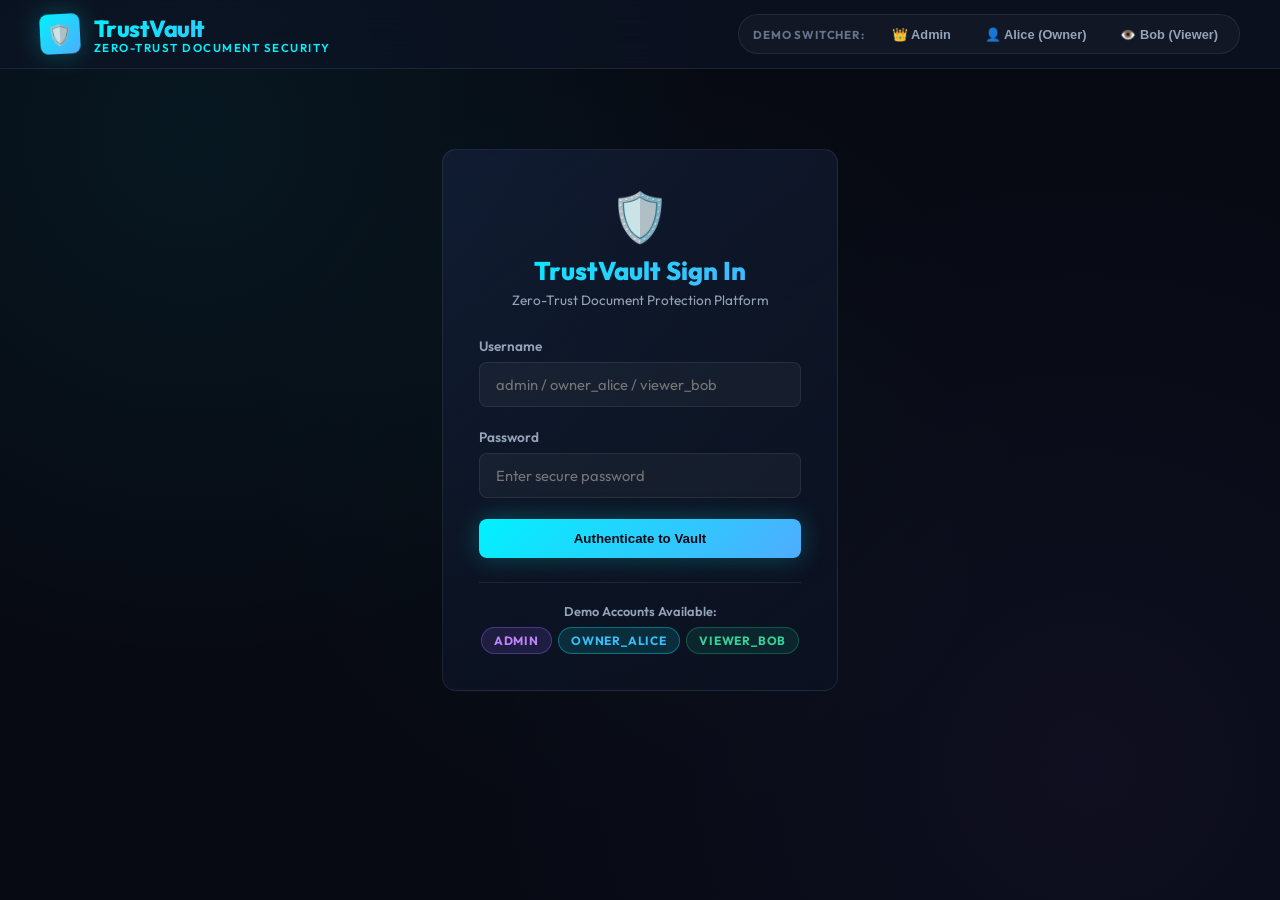
==== static/index.html @ e07ec08e "Initial TrustVault project upload" ====
<!DOCTYPE html>
<html lang="en">
<head>
  <meta charset="UTF-8">
  <meta name="viewport" content="width=device-width, initial-scale=1.0">
  <title>TrustVault — Secure Document Management Platform</title>
  <link rel="stylesheet" href="/static/css/style.css">
  <link rel="icon" href="data:image/svg+xml,<svg xmlns=%22http://www.w3.org/2000/svg%22 viewBox=%220 0 100 100%22><text y=%22.9em%22 font-size=%2290%22>🛡️</text></svg>">
</head>
<body>

  <!-- Top Navigation Bar -->
  <header class="navbar">
    <div class="brand" onclick="switchTab('vault')">
      <div class="brand-icon">🛡️</div>
      <div>
        <div class="brand-title">TrustVault</div>
        <div class="brand-subtitle">Zero-Trust Document Security</div>
      </div>
    </div>

    <!-- Quick Role Switcher for Evaluator -->
    <div class="demo-switcher" id="demoSwitcher">
      <span class="demo-switcher-label">Demo Switcher:</span>
      <button class="demo-btn" id="demoBtnAdmin" onclick="quickLogin('admin', 'Admin@TrustVault2026!')">👑 Admin</button>
      <button class="demo-btn" id="demoBtnAlice" onclick="quickLogin('owner_alice', 'Alice@TrustVault2026!')">👤 Alice (Owner)</button>
      <button class="demo-btn" id="demoBtnBob" onclick="quickLogin('viewer_bob', 'Bob@TrustVault2026!')">👁️ Bob (Viewer)</button>
    </div>

    <!-- Current User Info -->
    <div class="user-menu" id="userMenu" style="display: none;">
      <span id="navUsername" style="font-weight: 600; font-size: 0.95rem;"></span>
      <span id="navRoleBadge" class="role-badge"></span>
      <button class="btn-logout" onclick="handleLogout()">Sign Out</button>
    </div>
  </header>

  <!-- Login Modal / Screen (Visible when not authenticated) -->
  <div id="loginSection" class="container" style="max-width: 460px; margin-top: 5rem; display: none;">
    <div class="doc-card" style="padding: 2.25rem;">
      <div style="text-align: center; margin-bottom: 1.75rem;">
        <div style="font-size: 3rem; margin-bottom: 0.5rem;">🛡️</div>
        <h2 style="font-size: 1.6rem; font-weight: 800; background: var(--grad-primary); -webkit-background-clip: text; -webkit-text-fill-color: transparent;">TrustVault Sign In</h2>
        <p style="color: var(--text-muted); font-size: 0.85rem; margin-top: 0.25rem;">Zero-Trust Document Protection Platform</p>
      </div>

      <form id="loginForm" onsubmit="handleLogin(event)">
        <div class="form-group">
          <label class="form-label" for="loginUsername">Username</label>
          <input type="text" id="loginUsername" class="form-control" placeholder="admin / owner_alice / viewer_bob" required>
        </div>
        <div class="form-group">
          <label class="form-label" for="loginPassword">Password</label>
          <input type="password" id="loginPassword" class="form-control" placeholder="Enter secure password" required>
        </div>
        <button type="submit" class="btn-verify" style="width: 100%; justify-content: center; margin-top: 1rem;">
          Authenticate to Vault
        </button>
      </form>

      <div style="margin-top: 1.5rem; padding-top: 1.25rem; border-top: 1px solid var(--border-subtle); font-size: 0.8rem; color: var(--text-muted); text-align: center;">
        <p style="margin-bottom: 0.5rem; font-weight: 600;">Demo Accounts Available:</p>
        <div style="display: flex; gap: 0.4rem; justify-content: center; flex-wrap: wrap;">
          <span class="role-badge role-ADMIN" style="cursor: pointer;" onclick="quickFill('admin', 'Admin@TrustVault2026!')">admin</span>
          <span class="role-badge role-OWNER" style="cursor: pointer;" onclick="quickFill('owner_alice', 'Alice@TrustVault2026!')">owner_alice</span>
          <span class="role-badge role-VIEWER" style="cursor: pointer;" onclick="quickFill('viewer_bob', 'Bob@TrustVault2026!')">viewer_bob</span>
        </div>
      </div>
    </div>
  </div>

  <!-- Authenticated Application Dashboard -->
  <main id="appSection" class="container" style="display: none;">

    <!-- Navigation Tabs -->
    <div class="tabs-header">
      <button class="tab-btn active" id="tabBtnVault" onclick="switchTab('vault')">
        <span>📄</span> Documents Vault
      </button>
      <button class="tab-btn" id="tabBtnUpload" onclick="switchTab('upload')">
        <span>📤</span> Secure Upload
      </button>
      <button class="tab-btn" id="tabBtnAudit" onclick="switchTab('audit')">
        <span>🛡️</span> Tamper-Evident Ledger
      </button>
      <button class="tab-btn" id="tabBtnAdmin" onclick="switchTab('admin')" style="display: none;">
        <span>⚙️</span> Admin Console
      </button>
    </div>

    <!-- TAB 1: DOCUMENTS VAULT -->
    <section id="tabVault" class="tab-content active">
      <!-- Search & Filters -->
      <div class="filter-bar">
        <div class="search-box">
          <span class="search-icon">🔍</span>
          <input type="text" id="searchInput" class="search-input" placeholder="Search documents by title, description, or filename..." oninput="handleSearch()">
        </div>
        <select id="categoryFilter" class="filter-select" onchange="handleSearch()">
          <option value="">All Categories</option>
          <option value="Finance">Finance</option>
          <option value="Legal">Legal</option>
          <option value="Engineering">Engineering</option>
          <option value="HR">HR</option>
          <option value="General">General</option>
        </select>
        <button class="btn-action primary" onclick="loadDocuments()">
          <span>🔄</span> Refresh
        </button>
      </div>

      <!-- Zero-Leakage Privacy Banner for Admin -->
      <div id="adminPrivacyBanner" style="display: none; margin-bottom: 1rem; background: rgba(139, 92, 246, 0.1); border: 1px solid rgba(139, 92, 246, 0.3); border-radius: var(--radius-sm); padding: 0.85rem 1.25rem; font-size: 0.85rem; color: #c084fc;">
        🔒 <strong>Zero-Trust Admin Privacy Rule Enforced:</strong> As an Administrator, you can view system telemetry, user accounts, and security logs. However, confidential documents owned by users remain private and cannot be viewed or downloaded without explicit permission.
      </div>

      <!-- Documents Grid -->
      <div id="documentsGrid" class="documents-grid">
        <!-- Rendered dynamically by app.js -->
      </div>
    </section>

    <!-- TAB 2: SECURE UPLOAD -->
    <section id="tabUpload" class="tab-content">
      <div style="max-width: 680px; margin: 0 auto;">
        <div id="viewerUploadWarning" style="display: none; margin-bottom: 1.5rem; background: rgba(244, 63, 94, 0.12); border: 1px solid rgba(244, 63, 94, 0.35); border-radius: var(--radius-sm); padding: 1rem 1.25rem; color: #fb7185; font-size: 0.9rem;">
          ⚠️ <strong>Viewer Role Restriction:</strong> Your current account has the <code>VIEWER</code> role. Viewers have read-only access to files explicitly shared with them and are blocked from uploading new root documents.
        </div>

        <div class="doc-card">
          <h2 style="font-size: 1.35rem; font-weight: 700; margin-bottom: 0.5rem;">Upload Document to Private Vault</h2>
          <p style="font-size: 0.85rem; color: var(--text-muted); margin-bottom: 1.5rem;">
            Files are validated via binary magic bytes signature, assigned a private cryptographic UUID, and stored outside the web root.
          </p>

          <form id="uploadForm" onsubmit="handleUpload(event)">
            <!-- Dropzone -->
            <div class="dropzone" id="dropzone" onclick="document.getElementById('fileInput').click()">
              <div class="dropzone-icon">📁</div>
              <div style="font-weight: 600; font-size: 1.05rem; margin-bottom: 0.35rem;" id="dropzoneLabel">
                Click to browse or drag and drop file here
              </div>
              <div style="font-size: 0.78rem; color: var(--text-dim);">
                Allowed: PDF, DOCX, XLSX, PNG, JPG, TXT, CSV (Max: 20MB)
              </div>
              <input type="file" id="fileInput" style="display: none;" onchange="handleFileSelected(event)">
            </div>

            <div class="form-group">
              <label class="form-label" for="uploadTitle">Document Title</label>
              <input type="text" id="uploadTitle" class="form-control" placeholder="e.g. Q4 Executive Board Briefing" required>
            </div>

            <div class="form-group">
              <label class="form-label" for="uploadCategory">Security Category</label>
              <select id="uploadCategory" class="form-control">
                <option value="Finance">Finance</option>
                <option value="Legal">Legal</option>
                <option value="Engineering">Engineering</option>
                <option value="HR">HR</option>
                <option value="General">General</option>
              </select>
            </div>

            <div class="form-group">
              <label class="form-label" for="uploadDescription">Description (Optional)</label>
              <textarea id="uploadDescription" class="form-control" placeholder="Brief summary of document contents..."></textarea>
            </div>

            <button type="submit" id="uploadSubmitBtn" class="btn-verify" style="width: 100%; justify-content: center;">
              🔒 Encrypt & Store in Private Vault
            </button>
          </form>
        </div>
      </div>
    </section>

    <!-- TAB 3: AUDIT LEDGER & TAMPER DETECTION CENTER -->
    <section id="tabAudit" class="tab-content">
      <!-- Cryptographic Verification Banner -->
      <div id="auditStatusBanner" class="security-banner verified">
        <div class="security-badge">
          <div class="security-icon" id="auditStatusIcon">✓</div>
          <div>
            <div class="security-title" id="auditStatusTitle">Cryptographic Audit Chain Integrity: VERIFIED</div>
            <div class="security-desc" id="auditStatusDesc">
              All SHA-256 block hashes, chronological timestamps, and sequence numbers match cryptographic ground truth.
            </div>
          </div>
        </div>
        <button class="btn-verify" onclick="verifyAuditLedger()">
          <span>⚡</span> Re-Verify SHA-256 Ledger
        </button>
      </div>

      <!-- Adversarial Tamper Demonstration Lab -->
      <div class="doc-card" style="margin-bottom: 1.75rem; border-color: rgba(139, 92, 246, 0.3);">
        <div style="display: flex; align-items: center; justify-content: space-between; flex-wrap: wrap; gap: 1rem;">
          <div>
            <div style="font-weight: 700; font-size: 1.05rem; color: #c084fc;">🔬 Adversarial Tamper Demonstration Lab</div>
            <div style="font-size: 0.82rem; color: var(--text-muted); margin-top: 0.2rem;">
              Test our cryptographic hash chain by simulating an unauthorized database row modification or record deletion.
            </div>
          </div>
          <div style="display: flex; gap: 0.5rem;">
            <button class="btn-action danger" onclick="simulateTamper()">
              ⚠️ Simulate Database Tampering
            </button>
            <button class="btn-action primary" onclick="restoreLedger()">
              🛡️ Restore Verified State
            </button>
          </div>
        </div>
      </div>

      <!-- Audit Events Table -->
      <div class="audit-table-wrap">
        <table class="data-table">
          <thead>
            <tr>
              <th>ID</th>
              <th>Timestamp (UTC)</th>
              <th>Actor</th>
              <th>Action Type</th>
              <th>Target</th>
              <th>Outcome</th>
              <th>Details</th>
              <th>Cryptographic Hash Link</th>
            </tr>
          </thead>
          <tbody id="auditTableBody">
            <!-- Rendered dynamically by app.js -->
          </tbody>
        </table>
      </div>
    </section>

    <!-- TAB 4: ADMIN CONSOLE -->
    <section id="tabAdmin" class="tab-content">
      <!-- Metrics Grid -->
      <div style="display: grid; grid-template-columns: repeat(auto-fit, minmax(220px, 1fr)); gap: 1.25rem; margin-bottom: 2rem;">
        <div class="doc-card">
          <div style="font-size: 0.8rem; color: var(--text-muted); text-transform: uppercase; font-weight: 700;">Total Documents</div>
          <div id="statTotalDocs" style="font-size: 2.2rem; font-weight: 800; color: var(--primary-cyan); margin-top: 0.3rem;">-</div>
        </div>
        <div class="doc-card">
          <div style="font-size: 0.8rem; color: var(--text-muted); text-transform: uppercase; font-weight: 700;">Active Users</div>
          <div id="statTotalUsers" style="font-size: 2.2rem; font-weight: 800; color: #a855f7; margin-top: 0.3rem;">-</div>
        </div>
        <div class="doc-card">
          <div style="font-size: 0.8rem; color: var(--text-muted); text-transform: uppercase; font-weight: 700;">Audit Events Chained</div>
          <div id="statTotalAudit" style="font-size: 2.2rem; font-weight: 800; color: #10b981; margin-top: 0.3rem;">-</div>
        </div>
        <div class="doc-card">
          <div style="font-size: 0.8rem; color: var(--text-muted); text-transform: uppercase; font-weight: 700;">Blocked Unauthorized (24h)</div>
          <div id="statAccessDenied" style="font-size: 2.2rem; font-weight: 800; color: #f43f5e; margin-top: 0.3rem;">-</div>
        </div>
      </div>

      <!-- User Management Table -->
      <div style="margin-bottom: 2rem;">
        <h3 style="font-size: 1.2rem; font-weight: 700; margin-bottom: 0.85rem;">System User Accounts & Status</h3>
        <div class="audit-table-wrap">
          <table class="data-table">
            <thead>
              <tr>
                <th>ID</th>
                <th>Username</th>
                <th>Email</th>
                <th>Role</th>
                <th>Status</th>
                <th>Failed Logins</th>
                <th>Action</th>
              </tr>
            </thead>
            <tbody id="adminUsersTableBody">
              <!-- Rendered dynamically -->
            </tbody>
          </table>
        </div>
      </div>

      <!-- Recent Security Alerts Feed -->
      <div>
        <h3 style="font-size: 1.2rem; font-weight: 700; margin-bottom: 0.85rem;">Security Alerts & Blocked Attempts</h3>
        <div class="audit-table-wrap">
          <table class="data-table">
            <thead>
              <tr>
                <th>ID</th>
                <th>Timestamp</th>
                <th>Actor</th>
                <th>Action</th>
                <th>Target</th>
                <th>Details</th>
                <th>Client IP</th>
              </tr>
            </thead>
            <tbody id="adminAlertsTableBody">
              <!-- Rendered dynamically -->
            </tbody>
          </table>
        </div>
      </div>
    </section>

  </main>

  <!-- MODAL: DOCUMENT PREVIEW & DETAILS -->
  <div id="previewModal" class="modal-overlay">
    <div class="modal-content">
      <div class="modal-header">
        <div class="modal-title" id="previewTitle">Document Preview</div>
        <button class="modal-close" onclick="closeModal('previewModal')">&times;</button>
      </div>
      <div class="modal-body" id="previewBody">
        <!-- Rendered dynamically -->
      </div>
      <div class="modal-footer">
        <button class="btn-action" onclick="closeModal('previewModal')">Close</button>
        <button id="previewDownloadBtn" class="btn-action primary">Download Document</button>
      </div>
    </div>
  </div>

  <!-- MODAL: EDIT DOCUMENT -->
  <div id="editModal" class="modal-overlay">
    <div class="modal-content">
      <div class="modal-header">
        <div class="modal-title">Edit Document Metadata</div>
        <button class="modal-close" onclick="closeModal('editModal')">&times;</button>
      </div>
      <form id="editForm" onsubmit="handleSaveEdit(event)">
        <div class="modal-body">
          <input type="hidden" id="editDocId">
          <div class="form-group">
            <label class="form-label" for="editTitle">Document Title</label>
            <input type="text" id="editTitle" class="form-control" required>
          </div>
          <div class="form-group">
            <label class="form-label" for="editCategory">Category</label>
            <select id="editCategory" class="form-control">
              <option value="Finance">Finance</option>
              <option value="Legal">Legal</option>
              <option value="Engineering">Engineering</option>
              <option value="HR">HR</option>
              <option value="General">General</option>
            </select>
          </div>
          <div class="form-group">
            <label class="form-label" for="editDescription">Description</label>
            <textarea id="editDescription" class="form-control"></textarea>
          </div>
        </div>
        <div class="modal-footer">
          <button type="button" class="btn-action" onclick="closeModal('editModal')">Cancel</button>
          <button type="submit" class="btn-action primary">Save Changes</button>
        </div>
      </form>
    </div>
  </div>

  <!-- MODAL: SHARE & PERMISSION MANAGER -->
  <div id="shareModal" class="modal-overlay">
    <div class="modal-content">
      <div class="modal-header">
        <div class="modal-title" id="shareDocTitle">Manage Document Access</div>
        <button class="modal-close" onclick="closeModal('shareModal')">&times;</button>
      </div>
      <div class="modal-body">
        <input type="hidden" id="shareDocId">

        <!-- Grant New Permission Form -->
        <div style="background: rgba(255, 255, 255, 0.03); border: 1px solid var(--border-subtle); border-radius: var(--radius-sm); padding: 1.15rem; margin-bottom: 1.5rem;">
          <h4 style="font-size: 0.95rem; font-weight: 700; margin-bottom: 0.85rem;">Grant User Permission</h4>
          <div style="display: flex; gap: 0.75rem; flex-wrap: wrap;">
            <select id="shareUserSelect" class="form-control" style="flex: 2; min-width: 180px;">
              <!-- Populated dynamically -->
            </select>
            <select id="shareLevelSelect" class="form-control" style="flex: 1; min-width: 110px;">
              <option value="READ">READ</option>
              <option value="EDIT">EDIT</option>
            </select>
            <button class="btn-action primary" onclick="handleGrantPermission()">Grant Access</button>
          </div>
        </div>

        <!-- Active Permissions List -->
        <h4 style="font-size: 0.95rem; font-weight: 700; margin-bottom: 0.75rem;">Active Document Permissions</h4>
        <div id="permissionsListContainer">
          <!-- Populated dynamically -->
        </div>
      </div>
      <div class="modal-footer">
        <button class="btn-action" onclick="closeModal('shareModal')">Done</button>
      </div>
    </div>
  </div>

  <!-- Toast Notification Container -->
  <div class="toast-container" id="toastContainer"></div>

  <!-- Frontend Logic -->
  <script src="/static/js/app.js"></script>
</body>
</html>
---- static/css/style.css ----
/* ==========================================================================
   TrustVault Design System & Visual Engine
   Aesthetics: Deep Space Dark Mode, Frosted Glassmorphism, Neon Accents
   ========================================================================== */

@import url('https://fonts.googleapis.com/css2?family=Outfit:wght@300;400;500;600;700;800&family=JetBrains+Mono:wght@400;500;600&family=Inter:wght@300;400;500;600;700&display=swap');

:root {
  /* Color Palette */
  --bg-dark: #070a13;
  --bg-card: rgba(16, 24, 44, 0.75);
  --bg-card-hover: rgba(23, 34, 62, 0.85);
  --bg-glass: rgba(13, 20, 38, 0.65);
  --bg-glass-modal: rgba(10, 16, 32, 0.92);
  --border-subtle: rgba(255, 255, 255, 0.08);
  --border-glow: rgba(0, 242, 254, 0.3);
  --border-glow-purple: rgba(147, 51, 234, 0.3);

  /* Primary Neon & Gradient Accents */
  --primary-cyan: #00f2fe;
  --primary-blue: #4facfe;
  --accent-purple: #8b5cf6;
  --accent-emerald: #10b981;
  --accent-amber: #f59e0b;
  --accent-rose: #f43f5e;
  
  --grad-primary: linear-gradient(135deg, #00f2fe 0%, #4facfe 100%);
  --grad-purple: linear-gradient(135deg, #a855f7 0%, #6366f1 100%);
  --grad-emerald: linear-gradient(135deg, #10b981 0%, #059669 100%);
  --grad-rose: linear-gradient(135deg, #f43f5e 0%, #e11d48 100%);
  --grad-amber: linear-gradient(135deg, #f59e0b 0%, #d97706 100%);
  --grad-card: linear-gradient(145deg, rgba(23, 35, 65, 0.6) 0%, rgba(13, 20, 38, 0.4) 100%);

  /* Typography */
  --font-main: 'Outfit', -apple-system, BlinkMacSystemFont, sans-serif;
  --font-mono: 'JetBrains Mono', monospace;
  --text-main: #f8fafc;
  --text-muted: #94a3b8;
  --text-dim: #64748b;

  /* Shadows */
  --shadow-sm: 0 2px 8px rgba(0, 0, 0, 0.4);
  --shadow-lg: 0 10px 30px -5px rgba(0, 0, 0, 0.6), 0 0 20px rgba(0, 242, 254, 0.1);
  --shadow-glow: 0 0 25px rgba(0, 242, 254, 0.25);
  --shadow-glow-purple: 0 0 25px rgba(139, 92, 246, 0.25);

  --radius-sm: 8px;
  --radius-md: 14px;
  --radius-lg: 20px;
  --radius-xl: 28px;
}

* {
  margin: 0;
  padding: 0;
  box-sizing: border-box;
}

body {
  font-family: var(--font-main);
  background-color: var(--bg-dark);
  color: var(--text-main);
  min-height: 100vh;
  background-image: 
    radial-gradient(circle at 15% 15%, rgba(0, 242, 254, 0.06) 0%, transparent 40%),
    radial-gradient(circle at 85% 85%, rgba(139, 92, 246, 0.06) 0%, transparent 45%),
    radial-gradient(circle at 50% 50%, rgba(16, 185, 129, 0.03) 0%, transparent 50%);
  background-attachment: fixed;
  overflow-x: hidden;
}

/* ==========================================================================
   Navigation Bar
   ========================================================================== */
.navbar {
  position: sticky;
  top: 0;
  z-index: 100;
  background: var(--bg-glass);
  backdrop-filter: blur(18px);
  -webkit-backdrop-filter: blur(18px);
  border-bottom: 1px solid var(--border-subtle);
  display: flex;
  align-items: center;
  justify-content: space-between;
  padding: 0.85rem 2.5rem;
  transition: all 0.3s ease;
}

.brand {
  display: flex;
  align-items: center;
  gap: 0.85rem;
  cursor: pointer;
  text-decoration: none;
}

.brand-icon {
  width: 40px;
  height: 40px;
  background: var(--grad-primary);
  border-radius: var(--radius-sm);
  display: flex;
  align-items: center;
  justify-content: center;
  font-size: 1.3rem;
  box-shadow: var(--shadow-glow);
  transform: rotate(-3deg);
  transition: transform 0.3s cubic-bezier(0.34, 1.56, 0.64, 1);
}

.brand:hover .brand-icon {
  transform: rotate(0deg) scale(1.08);
}

.brand-title {
  font-size: 1.45rem;
  font-weight: 800;
  letter-spacing: -0.5px;
  background: var(--grad-primary);
  -webkit-background-clip: text;
  -webkit-text-fill-color: transparent;
}

.brand-subtitle {
  font-size: 0.72rem;
  font-weight: 600;
  text-transform: uppercase;
  letter-spacing: 1.5px;
  color: var(--primary-cyan);
  margin-top: -3px;
}

/* Quick Demo Switcher Bar */
.demo-switcher {
  display: flex;
  align-items: center;
  background: rgba(255, 255, 255, 0.03);
  padding: 0.25rem 0.4rem;
  border-radius: 40px;
  border: 1px solid var(--border-subtle);
  gap: 0.3rem;
}

.demo-switcher-label {
  font-size: 0.72rem;
  color: var(--text-dim);
  text-transform: uppercase;
  font-weight: 700;
  letter-spacing: 0.8px;
  padding: 0 0.5rem;
}

.demo-btn {
  background: transparent;
  border: 1px solid transparent;
  padding: 0.4rem 0.85rem;
  border-radius: 30px;
  color: var(--text-muted);
  font-size: 0.8rem;
  font-weight: 600;
  cursor: pointer;
  transition: all 0.2s ease;
  display: flex;
  align-items: center;
  gap: 0.35rem;
}

.demo-btn:hover {
  background: rgba(255, 255, 255, 0.08);
  color: var(--text-main);
}

.demo-btn.active {
  background: rgba(0, 242, 254, 0.12);
  color: var(--primary-cyan);
  border-color: rgba(0, 242, 254, 0.35);
  box-shadow: 0 0 12px rgba(0, 242, 254, 0.15);
}

/* User Profile Badge */
.user-menu {
  display: flex;
  align-items: center;
  gap: 1rem;
}

.role-badge {
  padding: 0.3rem 0.75rem;
  border-radius: 30px;
  font-size: 0.75rem;
  font-weight: 700;
  letter-spacing: 0.8px;
  text-transform: uppercase;
}

.role-ADMIN {
  background: rgba(139, 92, 246, 0.15);
  color: #c084fc;
  border: 1px solid rgba(139, 92, 246, 0.4);
}

.role-OWNER {
  background: rgba(0, 242, 254, 0.12);
  color: #38bdf8;
  border: 1px solid rgba(0, 242, 254, 0.35);
}

.role-VIEWER {
  background: rgba(16, 185, 129, 0.12);
  color: #34d399;
  border: 1px solid rgba(16, 185, 129, 0.35);
}

.btn-logout {
  background: rgba(244, 63, 94, 0.1);
  color: #fb7185;
  border: 1px solid rgba(244, 63, 94, 0.25);
  padding: 0.45rem 0.95rem;
  border-radius: var(--radius-sm);
  font-size: 0.85rem;
  font-weight: 600;
  cursor: pointer;
  transition: all 0.2s ease;
}

.btn-logout:hover {
  background: var(--grad-rose);
  color: #ffffff;
  border-color: transparent;
  box-shadow: 0 0 15px rgba(244, 63, 94, 0.4);
}

/* ==========================================================================
   Main Layout & Tabs
   ========================================================================== */
.container {
  max-width: 1400px;
  margin: 1.5rem auto 3rem auto;
  padding: 0 2rem;
}

.tabs-header {
  display: flex;
  gap: 0.75rem;
  border-bottom: 1px solid var(--border-subtle);
  padding-bottom: 0.85rem;
  margin-bottom: 1.75rem;
}

.tab-btn {
  background: transparent;
  border: none;
  color: var(--text-muted);
  font-size: 0.95rem;
  font-weight: 600;
  padding: 0.65rem 1.25rem;
  border-radius: var(--radius-sm);
  cursor: pointer;
  display: flex;
  align-items: center;
  gap: 0.55rem;
  transition: all 0.25s ease;
}

.tab-btn:hover {
  color: var(--text-main);
  background: rgba(255, 255, 255, 0.04);
}

.tab-btn.active {
  color: var(--primary-cyan);
  background: rgba(0, 242, 254, 0.08);
  border-bottom: 2px solid var(--primary-cyan);
  box-shadow: inset 0 -2px 0 var(--primary-cyan);
}

/* Tab Content Areas */
.tab-content {
  display: none;
  animation: fadeIn 0.3s ease-in-out;
}

.tab-content.active {
  display: block;
}

@keyframes fadeIn {
  from { opacity: 0; transform: translateY(6px); }
  to { opacity: 1; transform: translateY(0); }
}

/* ==========================================================================
   Security Banners & Verification Center
   ========================================================================== */
.security-banner {
  background: var(--bg-card);
  border: 1px solid var(--border-subtle);
  border-radius: var(--radius-md);
  padding: 1.25rem 1.5rem;
  margin-bottom: 1.75rem;
  display: flex;
  align-items: center;
  justify-content: space-between;
  box-shadow: var(--shadow-sm);
}

.security-banner.verified {
  border-color: rgba(16, 185, 129, 0.35);
  background: linear-gradient(145deg, rgba(16, 185, 129, 0.08) 0%, rgba(13, 20, 38, 0.6) 100%);
}

.security-banner.tampered {
  border-color: rgba(244, 63, 94, 0.5);
  background: linear-gradient(145deg, rgba(244, 63, 94, 0.15) 0%, rgba(13, 20, 38, 0.6) 100%);
  animation: pulseAlarm 2s infinite;
}

@keyframes pulseAlarm {
  0%, 100% { box-shadow: 0 0 15px rgba(244, 63, 94, 0.2); }
  50% { box-shadow: 0 0 30px rgba(244, 63, 94, 0.5); }
}

.security-badge {
  display: flex;
  align-items: center;
  gap: 1rem;
}

.security-icon {
  width: 48px;
  height: 48px;
  border-radius: 50%;
  display: flex;
  align-items: center;
  justify-content: center;
  font-size: 1.5rem;
  background: rgba(16, 185, 129, 0.15);
  color: var(--accent-emerald);
}

.security-banner.tampered .security-icon {
  background: rgba(244, 63, 94, 0.2);
  color: var(--accent-rose);
}

.security-title {
  font-size: 1.15rem;
  font-weight: 700;
  margin-bottom: 0.2rem;
}

.security-desc {
  font-size: 0.85rem;
  color: var(--text-muted);
}

.btn-verify {
  background: var(--grad-primary);
  color: #070a13;
  border: none;
  font-weight: 700;
  padding: 0.75rem 1.35rem;
  border-radius: var(--radius-sm);
  cursor: pointer;
  display: flex;
  align-items: center;
  gap: 0.5rem;
  transition: all 0.2s ease;
  box-shadow: var(--shadow-glow);
}

.btn-verify:hover {
  transform: translateY(-2px);
  box-shadow: 0 0 25px rgba(0, 242, 254, 0.45);
}

/* ==========================================================================
   Search & Filter Bar
   ========================================================================== */
.filter-bar {
  display: flex;
  gap: 1rem;
  margin-bottom: 1.5rem;
  flex-wrap: wrap;
  align-items: center;
}

.search-box {
  flex: 1;
  min-width: 280px;
  position: relative;
}

.search-input {
  width: 100%;
  background: var(--bg-card);
  border: 1px solid var(--border-subtle);
  border-radius: var(--radius-sm);
  padding: 0.75rem 1rem 0.75rem 2.6rem;
  color: var(--text-main);
  font-size: 0.95rem;
  font-family: inherit;
  transition: all 0.2s ease;
}

.search-input:focus {
  outline: none;
  border-color: var(--primary-cyan);
  box-shadow: 0 0 15px rgba(0, 242, 254, 0.2);
}

.search-icon {
  position: absolute;
  left: 0.95rem;
  top: 50%;
  transform: translateY(-50%);
  color: var(--text-dim);
  font-size: 1rem;
}

.filter-select {
  background: var(--bg-card);
  border: 1px solid var(--border-subtle);
  border-radius: var(--radius-sm);
  padding: 0.75rem 1.15rem;
  color: var(--text-main);
  font-family: inherit;
  font-size: 0.9rem;
  cursor: pointer;
  outline: none;
}

.filter-select:focus {
  border-color: var(--primary-cyan);
}

/* ==========================================================================
   Document Grid & Cards
   ========================================================================== */
.documents-grid {
  display: grid;
  grid-template-columns: repeat(auto-fill, minmax(340px, 1fr));
  gap: 1.5rem;
}

.doc-card {
  background: var(--grad-card);
  border: 1px solid var(--border-subtle);
  border-radius: var(--radius-md);
  padding: 1.4rem;
  display: flex;
  flex-direction: column;
  justify-content: space-between;
  transition: all 0.3s cubic-bezier(0.16, 1, 0.3, 1);
  position: relative;
  overflow: hidden;
}

.doc-card::before {
  content: '';
  position: absolute;
  top: 0;
  left: 0;
  right: 0;
  height: 3px;
  background: var(--grad-primary);
  opacity: 0;
  transition: opacity 0.3s ease;
}

.doc-card:hover {
  transform: translateY(-4px);
  border-color: var(--border-glow);
  box-shadow: var(--shadow-lg);
}

.doc-card:hover::before {
  opacity: 1;
}

.doc-header {
  display: flex;
  align-items: flex-start;
  gap: 1rem;
  margin-bottom: 0.9rem;
}

.doc-icon {
  width: 44px;
  height: 44px;
  border-radius: var(--radius-sm);
  background: rgba(0, 242, 254, 0.1);
  color: var(--primary-cyan);
  display: flex;
  align-items: center;
  justify-content: center;
  font-size: 1.3rem;
  flex-shrink: 0;
}

.doc-title {
  font-size: 1.1rem;
  font-weight: 700;
  line-height: 1.35;
  color: var(--text-main);
  word-break: break-word;
}

.doc-meta {
  font-size: 0.78rem;
  color: var(--text-muted);
  margin-top: 0.25rem;
  display: flex;
  gap: 0.5rem;
  flex-wrap: wrap;
}

.category-tag {
  background: rgba(139, 92, 246, 0.15);
  color: #c084fc;
  padding: 0.15rem 0.55rem;
  border-radius: 4px;
  font-weight: 600;
  font-size: 0.75rem;
}

.doc-desc {
  font-size: 0.87rem;
  color: var(--text-muted);
  margin-bottom: 1.25rem;
  line-height: 1.45;
  display: -webkit-box;
  -webkit-line-clamp: 2;
  -webkit-box-orient: vertical;
  overflow: hidden;
}

.doc-fingerprint {
  font-family: var(--font-mono);
  font-size: 0.72rem;
  color: var(--text-dim);
  background: rgba(0, 0, 0, 0.25);
  padding: 0.35rem 0.6rem;
  border-radius: 4px;
  margin-bottom: 1.15rem;
  display: flex;
  align-items: center;
  gap: 0.4rem;
  word-break: break-all;
}

.doc-actions {
  display: flex;
  gap: 0.45rem;
  padding-top: 0.9rem;
  border-top: 1px solid var(--border-subtle);
  flex-wrap: wrap;
}

.btn-action {
  background: rgba(255, 255, 255, 0.05);
  border: 1px solid var(--border-subtle);
  color: var(--text-muted);
  padding: 0.45rem 0.75rem;
  border-radius: var(--radius-sm);
  font-size: 0.8rem;
  font-weight: 600;
  cursor: pointer;
  display: flex;
  align-items: center;
  gap: 0.35rem;
  transition: all 0.2s ease;
  font-family: inherit;
}

.btn-action:hover {
  background: rgba(255, 255, 255, 0.12);
  color: var(--text-main);
  border-color: rgba(255, 255, 255, 0.2);
}

.btn-action.primary {
  background: rgba(0, 242, 254, 0.12);
  color: var(--primary-cyan);
  border-color: rgba(0, 242, 254, 0.3);
}

.btn-action.primary:hover {
  background: var(--grad-primary);
  color: #070a13;
  border-color: transparent;
}

.btn-action.danger:hover {
  background: var(--grad-rose);
  color: #ffffff;
  border-color: transparent;
}

/* ==========================================================================
   Modals
   ========================================================================== */
.modal-overlay {
  position: fixed;
  top: 0;
  left: 0;
  right: 0;
  bottom: 0;
  background: rgba(4, 7, 16, 0.8);
  backdrop-filter: blur(12px);
  -webkit-backdrop-filter: blur(12px);
  display: none;
  align-items: center;
  justify-content: center;
  z-index: 1000;
  padding: 1rem;
}

.modal-overlay.active {
  display: flex;
}

.modal-content {
  background: var(--bg-glass-modal);
  border: 1px solid var(--border-subtle);
  border-radius: var(--radius-lg);
  width: 100%;
  max-width: 650px;
  box-shadow: 0 20px 50px rgba(0, 0, 0, 0.8);
  overflow: hidden;
  animation: modalPop 0.25s cubic-bezier(0.16, 1, 0.3, 1);
}

@keyframes modalPop {
  from { opacity: 0; transform: scale(0.95); }
  to { opacity: 1; transform: scale(1); }
}

.modal-header {
  padding: 1.4rem 1.75rem;
  border-bottom: 1px solid var(--border-subtle);
  display: flex;
  align-items: center;
  justify-content: space-between;
}

.modal-title {
  font-size: 1.25rem;
  font-weight: 700;
}

.modal-close {
  background: transparent;
  border: none;
  color: var(--text-dim);
  font-size: 1.4rem;
  cursor: pointer;
  transition: color 0.2s ease;
}

.modal-close:hover {
  color: var(--text-main);
}

.modal-body {
  padding: 1.75rem;
  max-height: 75vh;
  overflow-y: auto;
}

.modal-footer {
  padding: 1.2rem 1.75rem;
  border-top: 1px solid var(--border-subtle);
  display: flex;
  justify-content: flex-end;
  gap: 0.75rem;
}

/* Form Styles */
.form-group {
  margin-bottom: 1.3rem;
}

.form-label {
  display: block;
  font-size: 0.85rem;
  font-weight: 600;
  color: var(--text-muted);
  margin-bottom: 0.45rem;
}

.form-control {
  width: 100%;
  background: rgba(255, 255, 255, 0.04);
  border: 1px solid var(--border-subtle);
  border-radius: var(--radius-sm);
  padding: 0.75rem 1rem;
  color: var(--text-main);
  font-family: inherit;
  font-size: 0.92rem;
  outline: none;
  transition: border-color 0.2s ease;
}

.form-control:focus {
  border-color: var(--primary-cyan);
}

textarea.form-control {
  min-height: 100px;
  resize: vertical;
}

/* Upload Dropzone */
.dropzone {
  border: 2px dashed rgba(0, 242, 254, 0.3);
  border-radius: var(--radius-md);
  padding: 2.5rem 1.5rem;
  text-align: center;
  background: rgba(0, 242, 254, 0.02);
  cursor: pointer;
  transition: all 0.3s ease;
  margin-bottom: 1.5rem;
}

.dropzone:hover, .dropzone.dragover {
  border-color: var(--primary-cyan);
  background: rgba(0, 242, 254, 0.06);
  box-shadow: 0 0 20px rgba(0, 242, 254, 0.15);
}

.dropzone-icon {
  font-size: 2.5rem;
  color: var(--primary-cyan);
  margin-bottom: 0.75rem;
}

/* ==========================================================================
   Audit Explorer & Tamper Table
   ========================================================================== */
.audit-table-wrap {
  background: var(--bg-card);
  border: 1px solid var(--border-subtle);
  border-radius: var(--radius-md);
  overflow: hidden;
  box-shadow: var(--shadow-sm);
}

.data-table {
  width: 100%;
  border-collapse: collapse;
  text-align: left;
  font-size: 0.88rem;
}

.data-table th {
  background: rgba(255, 255, 255, 0.04);
  padding: 0.85rem 1.15rem;
  font-weight: 700;
  color: var(--text-muted);
  text-transform: uppercase;
  font-size: 0.72rem;
  letter-spacing: 0.8px;
  border-bottom: 1px solid var(--border-subtle);
}

.data-table td {
  padding: 0.95rem 1.15rem;
  border-bottom: 1px solid rgba(255, 255, 255, 0.04);
  color: var(--text-main);
  vertical-align: middle;
}

.data-table tr:hover {
  background: rgba(255, 255, 255, 0.02);
}

.hash-cell {
  font-family: var(--font-mono);
  font-size: 0.75rem;
  color: var(--primary-cyan);
}

/* Status Badges */
.badge-status {
  padding: 0.2rem 0.6rem;
  border-radius: 4px;
  font-size: 0.72rem;
  font-weight: 700;
  text-transform: uppercase;
}

.badge-SUCCESS {
  background: rgba(16, 185, 129, 0.15);
  color: #34d399;
}

.badge-DENIED, .badge-FAILURE {
  background: rgba(244, 63, 94, 0.15);
  color: #fb7185;
}

/* Toast Notifications */
.toast-container {
  position: fixed;
  bottom: 2rem;
  right: 2rem;
  z-index: 9999;
  display: flex;
  flex-direction: column;
  gap: 0.75rem;
}

.toast {
  background: var(--bg-glass-modal);
  border: 1px solid var(--border-subtle);
  border-radius: var(--radius-sm);
  padding: 0.9rem 1.4rem;
  display: flex;
  align-items: center;
  gap: 0.75rem;
  box-shadow: 0 10px 30px rgba(0, 0, 0, 0.5);
  animation: slideToast 0.3s ease;
  min-width: 280px;
}

@keyframes slideToast {
  from { transform: translateX(100%); opacity: 0; }
  to { transform: translateX(0); opacity: 1; }
}

.toast.success { border-left: 4px solid var(--accent-emerald); }
.toast.error { border-left: 4px solid var(--accent-rose); }
.toast.info { border-left: 4px solid var(--primary-cyan); }
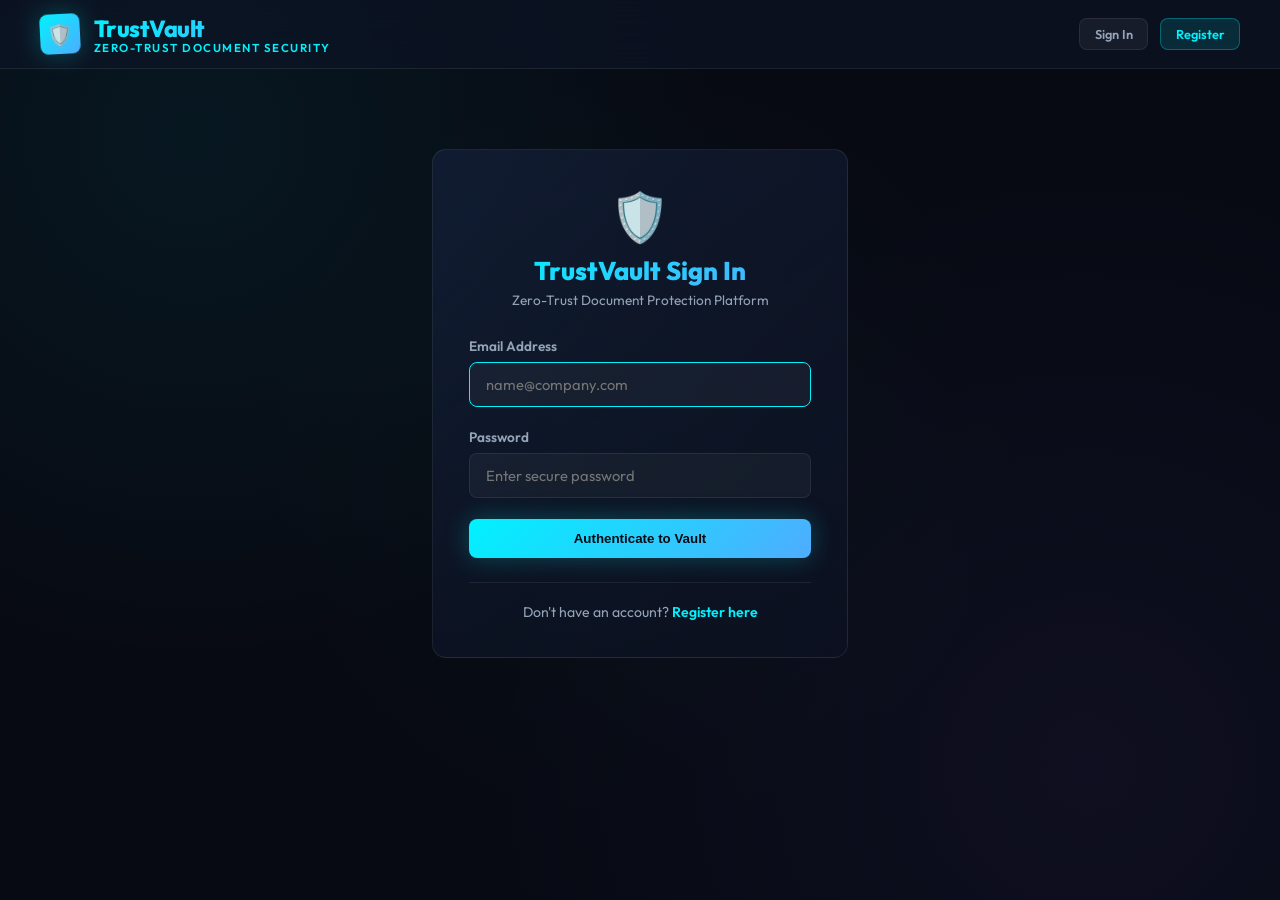
==== commit 2a917321: "Add secure user registration and sign-in" ====
--- a/static/index.html
+++ b/static/index.html
@@ -19,12 +19,10 @@
       </div>
     </div>
 
-    <!-- Quick Role Switcher for Evaluator -->
-    <div class="demo-switcher" id="demoSwitcher">
-      <span class="demo-switcher-label">Demo Switcher:</span>
-      <button class="demo-btn" id="demoBtnAdmin" onclick="quickLogin('admin', 'Admin@TrustVault2026!')">👑 Admin</button>
-      <button class="demo-btn" id="demoBtnAlice" onclick="quickLogin('owner_alice', 'Alice@TrustVault2026!')">👤 Alice (Owner)</button>
-      <button class="demo-btn" id="demoBtnBob" onclick="quickLogin('viewer_bob', 'Bob@TrustVault2026!')">👁️ Bob (Viewer)</button>
+    <!-- Unauthenticated Links -->
+    <div class="nav-auth-links" id="navAuthLinks" style="display: none; align-items: center; gap: 0.75rem;">
+      <a href="/auth/login" class="btn-action" style="text-decoration: none; padding: 0.45rem 0.9rem;">Sign In</a>
+      <a href="/auth/register" class="btn-action primary" style="text-decoration: none; padding: 0.45rem 0.9rem;">Register</a>
     </div>
 
     <!-- Current User Info -->
@@ -36,7 +34,7 @@
   </header>
 
   <!-- Login Modal / Screen (Visible when not authenticated) -->
-  <div id="loginSection" class="container" style="max-width: 460px; margin-top: 5rem; display: none;">
+  <div id="loginSection" class="container" style="max-width: 480px; margin-top: 5rem; display: none;">
     <div class="doc-card" style="padding: 2.25rem;">
       <div style="text-align: center; margin-bottom: 1.75rem;">
         <div style="font-size: 3rem; margin-bottom: 0.5rem;">🛡️</div>
@@ -46,25 +44,20 @@
 
       <form id="loginForm" onsubmit="handleLogin(event)">
         <div class="form-group">
-          <label class="form-label" for="loginUsername">Username</label>
-          <input type="text" id="loginUsername" class="form-control" placeholder="admin / owner_alice / viewer_bob" required>
+          <label class="form-label" for="loginEmail">Email Address</label>
+          <input type="email" id="loginEmail" class="form-control" placeholder="name@company.com" required autofocus>
         </div>
         <div class="form-group">
           <label class="form-label" for="loginPassword">Password</label>
           <input type="password" id="loginPassword" class="form-control" placeholder="Enter secure password" required>
         </div>
-        <button type="submit" class="btn-verify" style="width: 100%; justify-content: center; margin-top: 1rem;">
+        <button type="submit" id="indexLoginBtn" class="btn-verify" style="width: 100%; justify-content: center; margin-top: 1rem;">
           Authenticate to Vault
         </button>
       </form>
 
-      <div style="margin-top: 1.5rem; padding-top: 1.25rem; border-top: 1px solid var(--border-subtle); font-size: 0.8rem; color: var(--text-muted); text-align: center;">
-        <p style="margin-bottom: 0.5rem; font-weight: 600;">Demo Accounts Available:</p>
-        <div style="display: flex; gap: 0.4rem; justify-content: center; flex-wrap: wrap;">
-          <span class="role-badge role-ADMIN" style="cursor: pointer;" onclick="quickFill('admin', 'Admin@TrustVault2026!')">admin</span>
-          <span class="role-badge role-OWNER" style="cursor: pointer;" onclick="quickFill('owner_alice', 'Alice@TrustVault2026!')">owner_alice</span>
-          <span class="role-badge role-VIEWER" style="cursor: pointer;" onclick="quickFill('viewer_bob', 'Bob@TrustVault2026!')">viewer_bob</span>
-        </div>
+      <div style="margin-top: 1.5rem; padding-top: 1.25rem; border-top: 1px solid var(--border-subtle); font-size: 0.88rem; color: var(--text-muted); text-align: center;">
+        Don't have an account? <a href="/auth/register" class="auth-link">Register here</a>
       </div>
     </div>
   </div>
--- a/static/css/style.css
+++ b/static/css/style.css
@@ -833,3 +833,249 @@
 .toast.success { border-left: 4px solid var(--accent-emerald); }
 .toast.error { border-left: 4px solid var(--accent-rose); }
 .toast.info { border-left: 4px solid var(--primary-cyan); }
+
+/* ==========================================================================
+   Authentication & Registration Experience
+   ========================================================================== */
+.auth-page {
+  min-height: 100vh;
+  display: flex;
+  flex-direction: column;
+}
+
+.auth-wrapper {
+  flex: 1;
+  display: flex;
+  align-items: center;
+  justify-content: center;
+  padding: 3rem 1.5rem;
+}
+
+.auth-card {
+  width: 100%;
+  max-width: 500px;
+  background: var(--bg-card);
+  backdrop-filter: blur(24px);
+  -webkit-backdrop-filter: blur(24px);
+  border: 1px solid var(--border-subtle);
+  border-radius: var(--radius-md);
+  padding: 2.5rem;
+  box-shadow: var(--shadow-lg);
+  transition: all 0.3s cubic-bezier(0.16, 1, 0.3, 1);
+  position: relative;
+  overflow: hidden;
+}
+
+.auth-card::before {
+  content: '';
+  position: absolute;
+  top: 0;
+  left: 0;
+  right: 0;
+  height: 3px;
+  background: var(--grad-primary);
+}
+
+.auth-card.register-card {
+  max-width: 560px;
+}
+
+.auth-tabs {
+  display: flex;
+  background: rgba(0, 0, 0, 0.4);
+  border: 1px solid var(--border-subtle);
+  border-radius: var(--radius-sm);
+  padding: 0.3rem;
+  margin-bottom: 1.75rem;
+  gap: 0.35rem;
+}
+
+.auth-tab-btn {
+  flex: 1;
+  background: transparent;
+  border: none;
+  color: var(--text-muted);
+  font-family: var(--font-main);
+  font-size: 0.95rem;
+  font-weight: 600;
+  padding: 0.65rem 1rem;
+  border-radius: 6px;
+  cursor: pointer;
+  transition: all 0.25s ease;
+  display: flex;
+  align-items: center;
+  justify-content: center;
+  gap: 0.5rem;
+}
+
+.auth-tab-btn:hover {
+  color: var(--text-main);
+  background: rgba(255, 255, 255, 0.05);
+}
+
+.auth-tab-btn.active {
+  background: var(--grad-primary);
+  color: #070a13;
+  font-weight: 700;
+  box-shadow: 0 4px 15px rgba(0, 242, 254, 0.35);
+}
+
+.auth-panel {
+  display: none;
+}
+
+.auth-panel.active {
+  display: block;
+  animation: fadeInAuth 0.25s ease forwards;
+}
+
+@keyframes fadeInAuth {
+  from { opacity: 0; transform: translateY(6px); }
+  to { opacity: 1; transform: translateY(0); }
+}
+
+.auth-header {
+  text-align: center;
+  margin-bottom: 2rem;
+}
+
+.auth-logo-shield {
+  font-size: 3.2rem;
+  line-height: 1;
+  margin-bottom: 0.75rem;
+  filter: drop-shadow(0 0 16px rgba(0, 242, 254, 0.3));
+}
+
+.auth-title {
+  font-size: 1.85rem;
+  font-weight: 800;
+  letter-spacing: -0.02em;
+  background: var(--grad-primary);
+  -webkit-background-clip: text;
+  -webkit-text-fill-color: transparent;
+  margin-bottom: 0.35rem;
+}
+
+.auth-subtitle {
+  color: var(--text-muted);
+  font-size: 0.9rem;
+}
+
+.auth-alert {
+  padding: 0.9rem 1.25rem;
+  border-radius: var(--radius-sm);
+  font-size: 0.88rem;
+  margin-bottom: 1.5rem;
+  display: none;
+  align-items: flex-start;
+  gap: 0.65rem;
+  line-height: 1.45;
+}
+
+.auth-alert.danger {
+  background: rgba(244, 63, 94, 0.12);
+  border: 1px solid rgba(244, 63, 94, 0.35);
+  color: #fb7185;
+}
+
+.auth-alert.success {
+  background: rgba(16, 185, 129, 0.12);
+  border: 1px solid rgba(16, 185, 129, 0.35);
+  color: #34d399;
+}
+
+.auth-alert-icon {
+  font-size: 1.15rem;
+  flex-shrink: 0;
+}
+
+.form-hint {
+  font-size: 0.78rem;
+  color: var(--text-dim);
+  margin-top: 0.35rem;
+  line-height: 1.4;
+}
+
+.form-hint-info {
+  background: rgba(139, 92, 246, 0.08);
+  border: 1px solid rgba(139, 92, 246, 0.25);
+  border-radius: var(--radius-sm);
+  padding: 0.65rem 0.85rem;
+  margin-top: 0.5rem;
+  color: #c084fc;
+  font-size: 0.8rem;
+  display: flex;
+  gap: 0.5rem;
+  align-items: flex-start;
+}
+
+/* Password Strength Checklist */
+.pwd-checklist {
+  display: grid;
+  grid-template-columns: 1fr 1fr;
+  gap: 0.4rem 0.75rem;
+  background: rgba(0, 0, 0, 0.25);
+  border: 1px solid var(--border-subtle);
+  border-radius: var(--radius-sm);
+  padding: 0.75rem 0.9rem;
+  margin-top: 0.6rem;
+  font-size: 0.76rem;
+}
+
+.pwd-rule {
+  display: flex;
+  align-items: center;
+  gap: 0.4rem;
+  color: var(--text-dim);
+  transition: color 0.2s ease;
+}
+
+.pwd-rule.valid {
+  color: #34d399;
+}
+
+.pwd-rule-icon {
+  font-size: 0.85rem;
+  width: 14px;
+  text-align: center;
+}
+
+.pwd-match-indicator {
+  font-size: 0.78rem;
+  margin-top: 0.35rem;
+  display: none;
+  font-weight: 500;
+}
+
+.pwd-match-indicator.matched {
+  color: #34d399;
+  display: block;
+}
+
+.pwd-match-indicator.mismatch {
+  color: #fb7185;
+  display: block;
+}
+
+.auth-footer {
+  margin-top: 1.75rem;
+  padding-top: 1.25rem;
+  border-top: 1px solid var(--border-subtle);
+  text-align: center;
+  font-size: 0.88rem;
+  color: var(--text-muted);
+}
+
+.auth-link {
+  color: var(--primary-cyan);
+  text-decoration: none;
+  font-weight: 600;
+  transition: all 0.2s ease;
+}
+
+.auth-link:hover {
+  color: #ffffff;
+  text-decoration: underline;
+  text-shadow: 0 0 8px rgba(0, 242, 254, 0.5);
+}
+
